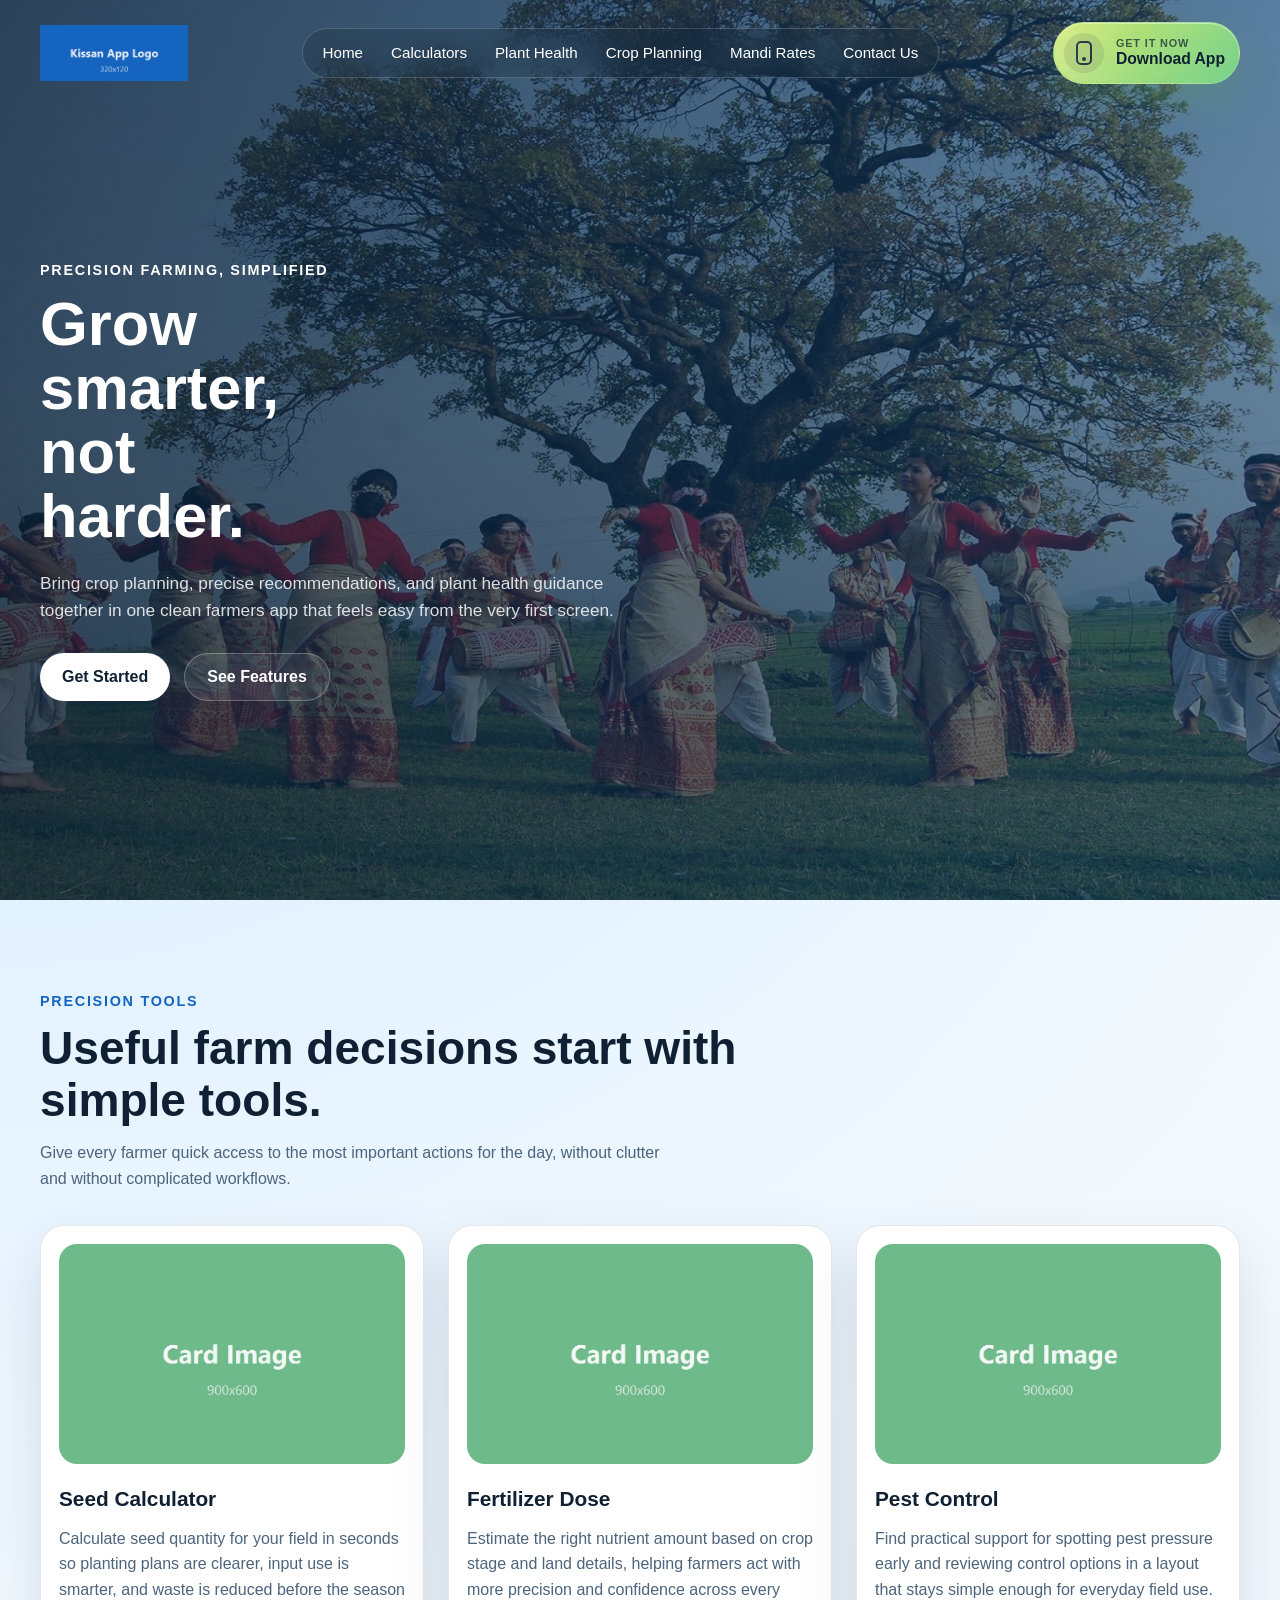
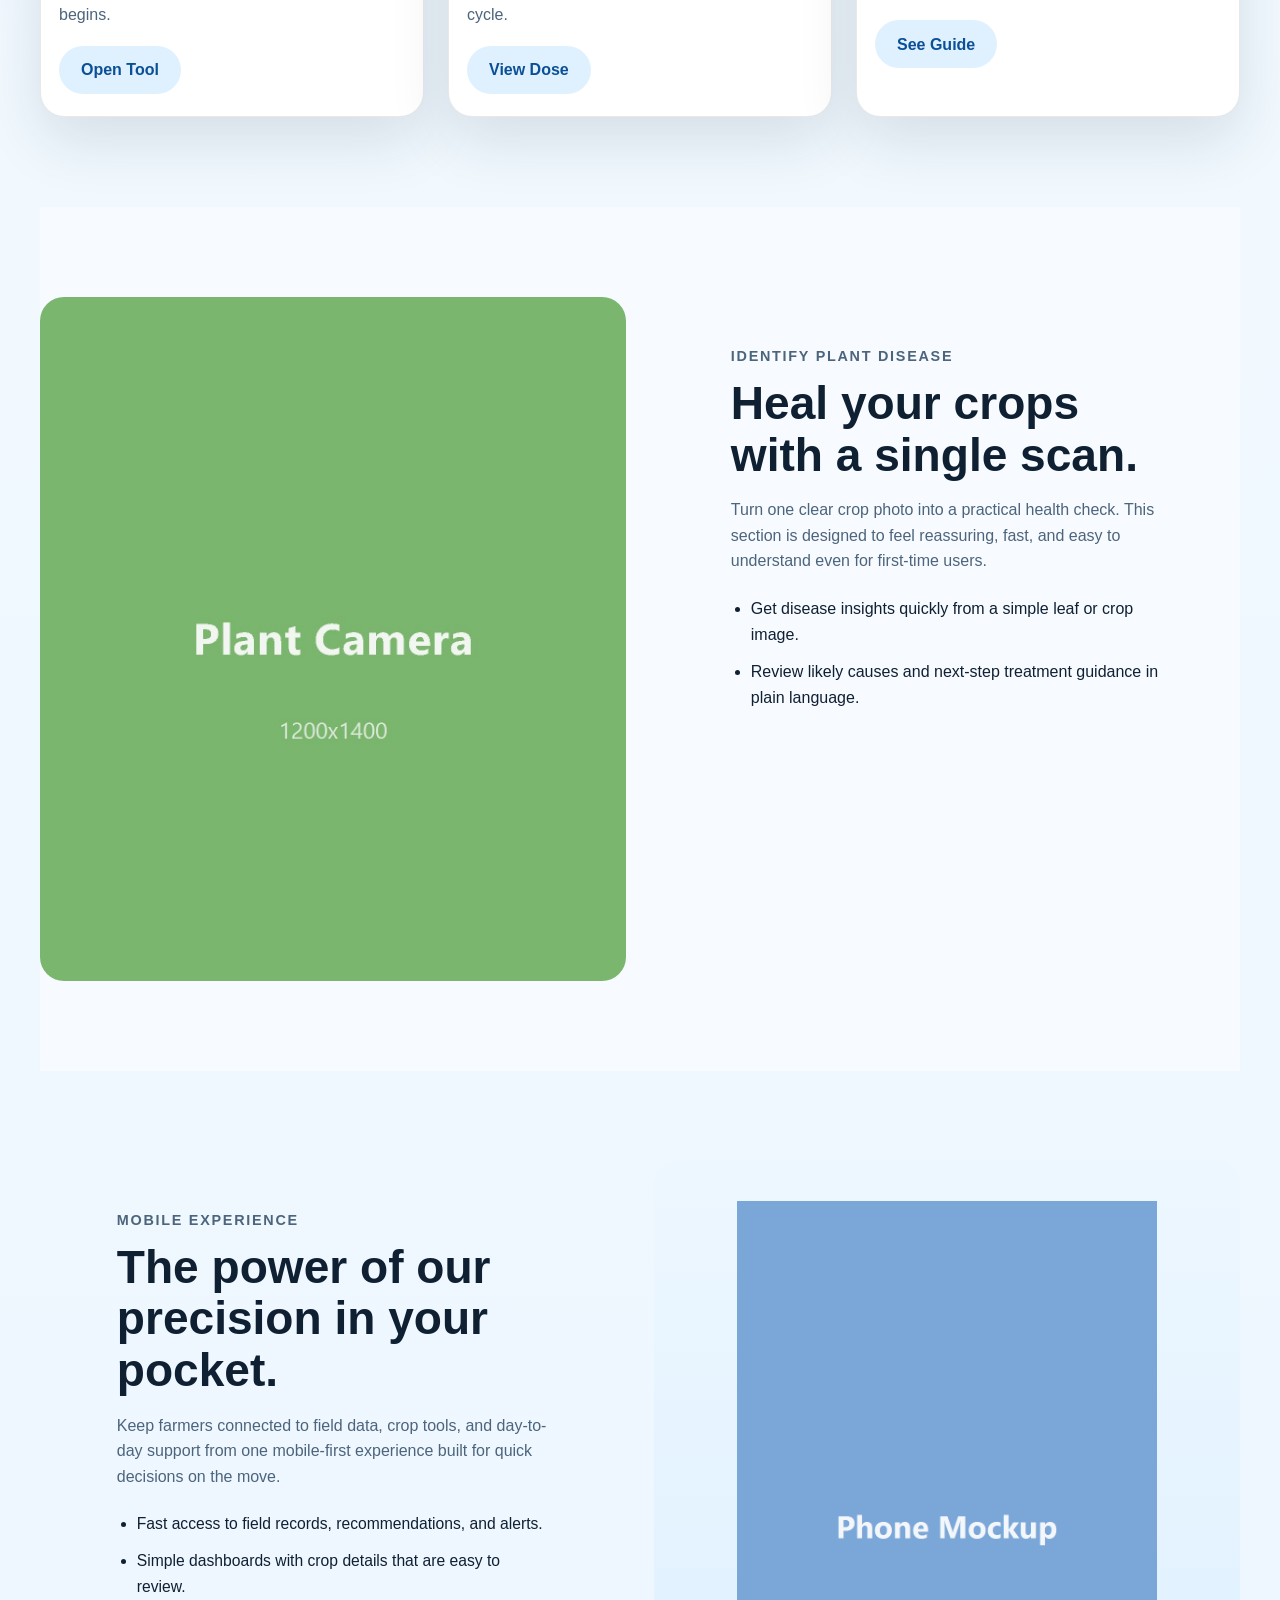
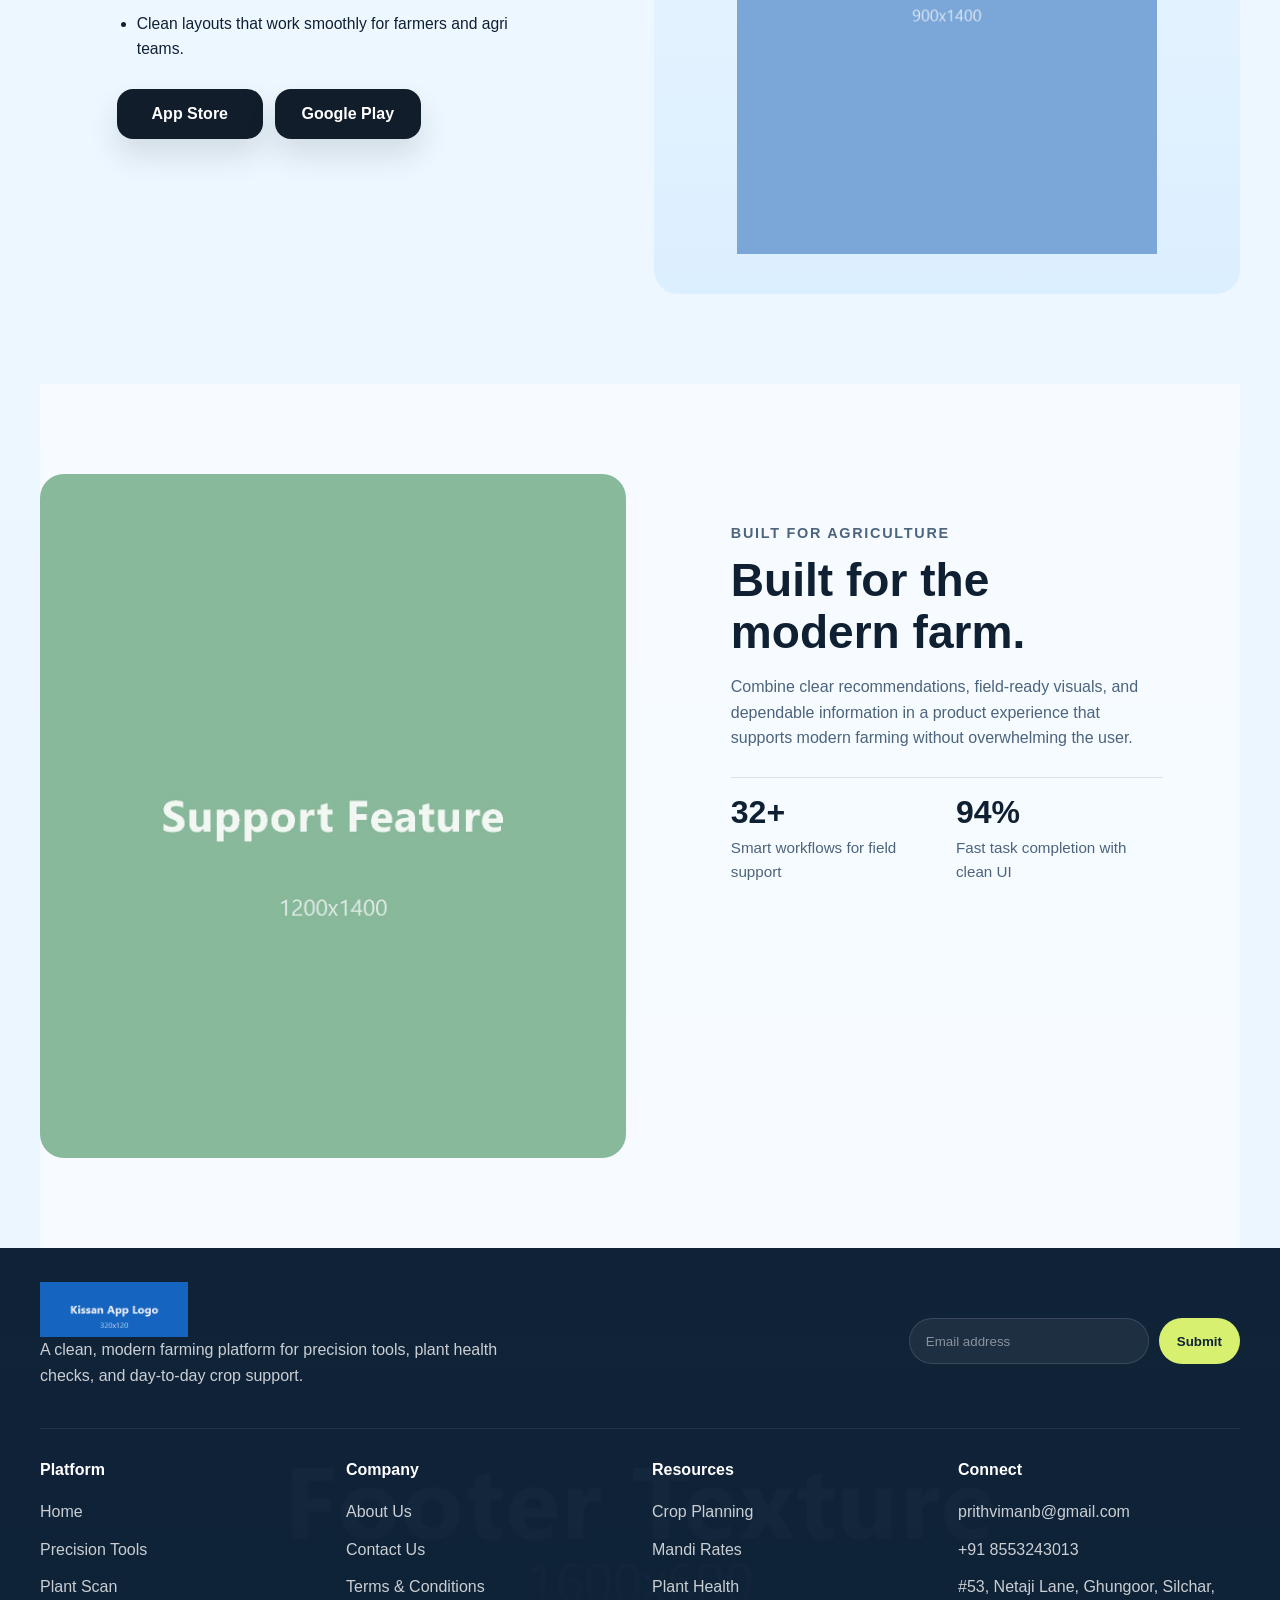
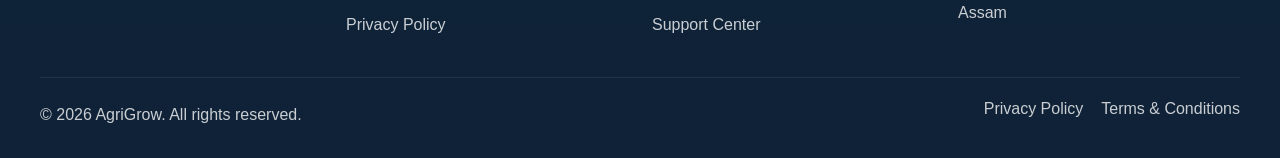
==== website/index.html @ 4c64720a "first  commit  for agrigrow farmers app  website" ====
<!DOCTYPE html>
<html lang="en">
<head>
  <meta charset="UTF-8">
  <meta name="viewport" content="width=device-width, initial-scale=1.0">
  <title>AgriGrow | Smart Farming Made Simple</title>
  <meta
    name="description"
    content="AgriGrow helps farmers with crop planning, mandi rates, plant health, and practical farming tools in one place."
  >
  <link rel="stylesheet" href="assets/css/style.css">
</head>
<body>
  <header class="site-header">
    <div class="container nav-wrap">
      <a class="brand" href="#home" aria-label="AgriGrow home">
        <img src="assets/img/logo.png" alt="AgriGrow logo">
      </a>
      <div class="nav-center">
        <button class="menu-toggle" type="button" aria-expanded="false" aria-controls="site-menu">
          <span></span>
          <span></span>
          <span></span>
          <span class="sr-only">Open menu</span>
        </button>

        <nav class="site-nav" id="site-menu" aria-label="Primary navigation">
          <a href="#home">Home</a>
          <a href="calculators.html">Calculators</a>
          <a href="plant-health.html">Plant Health</a>
          <a href="crop-planning.html">Crop Planning</a>
          <a href="mandi-rates.html">Mandi Rates</a>
          <a href="#contact">Contact Us</a>
        </nav>
      </div>

      <a class="download-app-cta" href="#contact" aria-label="Download App">
        <span class="download-icon" aria-hidden="true">
          <span class="download-phone"></span>
        </span>
        <span class="download-copy">
          <small>Get it now</small>
          <strong>Download App</strong>
        </span>
      </a>
    </div>
  </header>

  <main>
    <section class="hero" id="home">
      <div class="hero-backdrop"></div>
      <div class="container hero-content">
        <div class="hero-copy">
          <p class="eyebrow">Precision Farming, Simplified</p>
          <h1>Grow smarter, not harder.</h1>
          <p class="hero-text">
            Bring crop planning, precise recommendations, and plant health guidance together in one clean farmers app that feels easy from the very first screen.
          </p>
          <div class="hero-actions">
            <a class="button button-primary" href="#services">Get Started</a>
            <a class="button button-secondary" href="#crop-planning">See Features</a>
          </div>
        </div>
        <div class="hero-spacer" aria-hidden="true"></div>
      </div>
    </section>

    <section class="cards-section" id="services">
      <div class="container">
        <div class="section-heading">
          <p class="eyebrow">Precision Tools</p>
          <h2>Useful farm decisions start with simple tools.</h2>
          <p>
            Give every farmer quick access to the most important actions for the day, without clutter and without complicated workflows.
          </p>
        </div>

        <div class="card-grid">
          <article class="info-card" id="calculators">
            <img src="assets/img/card.jpeg" alt="Farm calculator preview">
            <h3>Seed Calculator</h3>
            <p>
              Calculate seed quantity for your field in seconds so planting plans are clearer, input use is smarter, and waste is reduced before the season begins.
            </p>
            <a class="button button-tertiary" href="#contact">Open Tool</a>
          </article>

          <article class="info-card" id="plant-health">
            <img src="assets/img/card.jpeg" alt="Plant health feature preview">
            <h3>Fertilizer Dose</h3>
            <p>
              Estimate the right nutrient amount based on crop stage and land details, helping farmers act with more precision and confidence across every cycle.
            </p>
            <a class="button button-tertiary" href="#crop-planning">View Dose</a>
          </article>

          <article class="info-card" id="mandi-rates">
            <img src="assets/img/card.jpeg" alt="Mandi rates feature preview">
            <h3>Pest Control</h3>
            <p>
              Find practical support for spotting pest pressure early and reviewing control options in a layout that stays simple enough for everyday field use.
            </p>
            <a class="button button-tertiary" href="#plant-illness">See Guide</a>
          </article>
        </div>
      </div>
    </section>

    <section class="split-section feature-light" id="plant-illness">
      <div class="split-media">
        <img src="assets/img/plantcamera.jpg" alt="Farmer scanning a plant with a phone camera">
      </div>
      <div class="split-copy">
        <p class="eyebrow">Identify Plant Disease</p>
        <h2>Heal your crops with a single scan.</h2>
        <p>
          Turn one clear crop photo into a practical health check. This section is designed to feel reassuring, fast, and easy to understand even for first-time users.
        </p>
        <ul class="feature-points">
          <li>Get disease insights quickly from a simple leaf or crop image.</li>
          <li>Review likely causes and next-step treatment guidance in plain language.</li>
        </ul>
      </div>
    </section>

    <section class="split-section reverse" id="crop-planning">
      <div class="split-copy">
        <p class="eyebrow">Mobile Experience</p>
        <h2>The power of our precision in your pocket.</h2>
        <p>
          Keep farmers connected to field data, crop tools, and day-to-day support from one mobile-first experience built for quick decisions on the move.
        </p>
        <ul class="feature-points compact-points">
          <li>Fast access to field records, recommendations, and alerts.</li>
          <li>Simple dashboards with crop details that are easy to review.</li>
          <li>Clean layouts that work smoothly for farmers and agri teams.</li>
        </ul>
        <div class="store-links">
          <a class="store-badge" href="#contact">App Store</a>
          <a class="store-badge" href="#contact">Google Play</a>
        </div>
      </div>
      <div class="split-media device-media">
        <img src="assets/img/app-phone.png" alt="Smartphone mockup showing AgriGrow">
      </div>
    </section>

    <section class="split-section feature-soft" id="about">
      <div class="split-media">
        <img src="assets/img/feature-support.jpg" alt="Farm support and crop planning illustration">
      </div>
      <div class="split-copy">
        <p class="eyebrow">Built For Agriculture</p>
        <h2>Built for the modern farm.</h2>
        <p>
          Combine clear recommendations, field-ready visuals, and dependable information in a product experience that supports modern farming without overwhelming the user.
        </p>
        <div class="stats-grid">
          <div class="stat-item">
            <strong>32+</strong>
            <span>Smart workflows for field support</span>
          </div>
          <div class="stat-item">
            <strong>94%</strong>
            <span>Fast task completion with clean UI</span>
          </div>
        </div>
      </div>
    </section>
  </main>

  <footer class="site-footer" id="contact">
    <div class="container footer-top">
      <div class="footer-brand-block">
        <img class="footer-logo" src="assets/img/logo.png" alt="AgriGrow logo">
        <p>
          A clean, modern farming platform for precision tools, plant health checks, and day-to-day crop support.
        </p>
      </div>
      <form class="footer-form">
        <label class="sr-only" for="footer-email">Email address</label>
        <input id="footer-email" type="email" placeholder="Email address">
        <button type="submit">Submit</button>
      </form>
    </div>

    <div class="container footer-grid">
      <div>
        <h3>Platform</h3>
        <a href="#home">Home</a>
        <a href="calculators.html">Precision Tools</a>
        <a href="#plant-illness">Plant Scan</a>
      </div>
      <div>
        <h3>Company</h3>
        <a href="#about">About Us</a>
        <a href="#contact">Contact Us</a>
        <a href="terms-conditions.html">Terms &amp; Conditions</a>
        <a href="privacy-policy.html">Privacy Policy</a>
      </div>
      <div>
        <h3>Resources</h3>
        <a href="crop-planning.html">Crop Planning</a>
        <a href="mandi-rates.html">Mandi Rates</a>
        <a href="plant-health.html">Plant Health</a>
        <a href="#contact">Support Center</a>
      </div>
      <div id="terms">
        <h3>Connect</h3>
        <p>prithvimanb@gmail.com</p>
        <p>+91 8553243013</p>
        <p>#53, Netaji Lane, Ghungoor, Silchar, Assam</p>
      </div>
    </div>

    <div class="container footer-bottom">
      <p>&copy; 2026 AgriGrow. All rights reserved.</p>
      <div class="footer-bottom-links">
        <a href="privacy-policy.html">Privacy Policy</a>
        <a href="terms-conditions.html">Terms &amp; Conditions</a>
      </div>
    </div>
  </footer>

  <script src="assets/js/main.js"></script>
</body>
</html>
---- website/assets/css/style.css ----
:root {
  --bg: #eaf5ff;
  --surface: rgba(255, 255, 255, 0.82);
  --surface-strong: #ffffff;
  --text: #102033;
  --muted: #4c647c;
  --line: rgba(16, 32, 51, 0.1);
  --primary: #1565c0;
  --primary-dark: #0b4f96;
  --accent: #dff1ff;
  --footer: #0f2237;
  --shadow: 0 24px 60px rgba(16, 32, 51, 0.12);
  --radius-xl: 32px;
  --radius-lg: 24px;
  --radius-md: 18px;
  --container: 1200px;
}

*,
*::before,
*::after {
  box-sizing: border-box;
}

html {
  scroll-behavior: smooth;
}

body {
  margin: 0;
  font-family: Poppins, "Segoe UI", sans-serif;
  color: var(--text);
  background:
    radial-gradient(circle at top left, rgba(140, 199, 255, 0.35), transparent 32%),
    linear-gradient(180deg, #f5fbff 0%, var(--bg) 100%);
  line-height: 1.6;
}

body.page-light {
  background:
    radial-gradient(circle at top right, rgba(185, 225, 255, 0.45), transparent 28%),
    linear-gradient(180deg, #f8fcff 0%, #edf6ff 100%);
}

img {
  display: block;
  max-width: 100%;
}

a {
  color: inherit;
  text-decoration: none;
}

iframe {
  border: 0;
}

.container {
  width: min(calc(100% - 40px), var(--container));
  margin: 0 auto;
}

.sr-only {
  position: absolute;
  width: 1px;
  height: 1px;
  padding: 0;
  margin: -1px;
  overflow: hidden;
  clip: rect(0, 0, 0, 0);
  white-space: nowrap;
  border: 0;
}

.site-header {
  position: absolute;
  inset: 0 0 auto 0;
  z-index: 20;
}

.site-header-solid {
  position: sticky;
  background: rgba(248, 252, 255, 0.84);
  backdrop-filter: blur(16px);
  border-bottom: 1px solid rgba(16, 32, 51, 0.06);
}

.nav-wrap {
  position: relative;
  display: grid;
  grid-template-columns: auto 1fr auto;
  align-items: center;
  gap: 24px;
  padding: 22px 0;
}

.brand img,
.footer-logo {
  width: 148px;
  height: auto;
}

.nav-center {
  display: flex;
  justify-content: center;
}

.site-nav {
  display: flex;
  align-items: center;
  gap: 28px;
  padding: 12px 20px;
  border: 1px solid rgba(255, 255, 255, 0.18);
  border-radius: 999px;
  background: rgba(8, 22, 37, 0.18);
  backdrop-filter: blur(16px);
}

.site-nav a {
  color: #fff;
  font-size: 0.95rem;
  font-weight: 500;
}

.site-nav-light {
  border-color: rgba(16, 32, 51, 0.08);
  background: rgba(255, 255, 255, 0.82);
}

.site-nav-light a {
  color: var(--muted);
}

.site-nav-light a[aria-current="page"] {
  color: var(--text);
  font-weight: 700;
}

.download-app-cta {
  position: relative;
  display: inline-flex;
  align-items: center;
  gap: 12px;
  padding: 10px 14px 10px 10px;
  border: 1px solid rgba(255, 255, 255, 0.18);
  border-radius: 999px;
  background:
    linear-gradient(135deg, rgba(215, 240, 111, 0.96), rgba(119, 212, 139, 0.96));
  box-shadow:
    0 18px 36px rgba(94, 164, 88, 0.28),
    inset 0 1px 0 rgba(255, 255, 255, 0.45);
  color: #102033;
  overflow: hidden;
}

.download-app-cta::after {
  content: "";
  position: absolute;
  inset: 1px;
  border-radius: inherit;
  background: linear-gradient(90deg, rgba(255, 255, 255, 0.18), transparent 45%);
  pointer-events: none;
}

.download-icon {
  position: relative;
  display: inline-flex;
  align-items: center;
  justify-content: center;
  width: 40px;
  height: 40px;
  border-radius: 50%;
  background: rgba(16, 32, 51, 0.12);
}

.download-phone {
  position: relative;
  width: 16px;
  height: 24px;
  border: 2px solid #102033;
  border-radius: 5px;
}

.download-phone::before {
  content: "";
  position: absolute;
  left: 50%;
  bottom: 2px;
  width: 4px;
  height: 4px;
  border-radius: 50%;
  background: #102033;
  transform: translateX(-50%);
}

.download-copy {
  position: relative;
  z-index: 1;
  display: flex;
  flex-direction: column;
  line-height: 1.1;
}

.download-copy small {
  font-size: 0.68rem;
  font-weight: 700;
  letter-spacing: 0.08em;
  text-transform: uppercase;
  opacity: 0.7;
}

.download-copy strong {
  font-size: 0.98rem;
  font-weight: 800;
}

.menu-toggle {
  display: none;
  width: 52px;
  height: 52px;
  padding: 0;
  border: 0;
  border-radius: 50%;
  background: rgba(8, 22, 37, 0.22);
  backdrop-filter: blur(16px);
  cursor: pointer;
}

.menu-toggle span {
  display: block;
  width: 20px;
  height: 2px;
  margin: 4px auto;
  background: #fff;
}

.menu-toggle-dark {
  background: rgba(16, 32, 51, 0.08);
}

.menu-toggle-dark span {
  background: var(--text);
}

.hero {
  position: relative;
  min-height: 100vh;
  display: flex;
  align-items: center;
  overflow: hidden;
  background:
    linear-gradient(120deg, rgba(7, 30, 55, 0.8), rgba(9, 82, 146, 0.48)),
    url("../img/hero-bg.jpg") center/cover no-repeat;
}

.hero-backdrop {
  position: absolute;
  inset: 0;
  background: linear-gradient(180deg, rgba(255, 255, 255, 0.02), rgba(8, 18, 28, 0.2));
}

.hero-content {
  position: relative;
  z-index: 1;
  display: grid;
  grid-template-columns: minmax(0, 620px) 1fr;
  align-items: center;
  gap: 48px;
  min-height: 100vh;
  padding: 150px 0 90px;
}

.eyebrow {
  margin: 0 0 10px;
  color: var(--primary);
  font-size: 0.9rem;
  font-weight: 700;
  letter-spacing: 0.12em;
  text-transform: uppercase;
}

.hero .eyebrow,
.hero h1,
.hero-text {
  color: #fff;
}

.hero h1 {
  margin: 0;
  font-size: clamp(2.6rem, 4.8vw, 5rem);
  line-height: 1.04;
  max-width: 8ch;
}

.hero-text {
  max-width: 620px;
  margin: 22px 0 0;
  font-size: 1.08rem;
  color: rgba(255, 255, 255, 0.84);
}

.hero-actions {
  display: flex;
  flex-wrap: wrap;
  gap: 14px;
  margin-top: 28px;
}

.button {
  display: inline-flex;
  align-items: center;
  justify-content: center;
  min-height: 48px;
  padding: 0 22px;
  border-radius: 999px;
  font-weight: 600;
  transition: transform 0.2s ease, background-color 0.2s ease;
}

.button:hover {
  transform: translateY(-1px);
}

.button-primary {
  background: #fff;
  color: var(--text);
}

.button-secondary {
  border: 1px solid rgba(255, 255, 255, 0.28);
  background: rgba(255, 255, 255, 0.08);
  color: #fff;
}

.button-tertiary {
  background: var(--accent);
  color: var(--primary-dark);
}

.hero-spacer {
  min-height: 1px;
}

.cards-section,
.split-section {
  padding: 90px 0;
}

.section-heading {
  max-width: 720px;
  margin-bottom: 34px;
}

.section-heading p:last-child {
  margin: 14px 0 0;
  color: var(--muted);
  max-width: 620px;
}

.section-heading h2,
.split-copy h2 {
  margin: 0;
  font-size: clamp(2rem, 3.6vw, 3.2rem);
  line-height: 1.12;
}

.card-grid {
  display: grid;
  grid-template-columns: repeat(3, minmax(0, 1fr));
  gap: 24px;
}

.info-card {
  padding: 18px 18px 22px;
  border: 1px solid var(--line);
  border-radius: var(--radius-lg);
  background: var(--surface-strong);
  box-shadow: var(--shadow);
}

.info-card img {
  width: 100%;
  height: 220px;
  object-fit: cover;
  border-radius: 18px;
}

.info-card h3 {
  margin: 18px 0 10px;
  font-size: 1.3rem;
}

.info-card p {
  margin: 0 0 18px;
  color: var(--muted);
}

.compact-points li {
  font-size: 0.98rem;
}

.split-section {
  width: min(calc(100% - 40px), var(--container));
  margin: 0 auto;
  display: grid;
  grid-template-columns: repeat(2, minmax(0, 1fr));
  align-items: center;
  gap: 28px;
}

.split-media,
.split-copy {
  min-height: 100%;
}

.split-media {
  overflow: hidden;
  border-radius: var(--radius-lg);
}

.split-media img {
  width: 100%;
  height: 100%;
  min-height: 520px;
  object-fit: cover;
}

.split-copy {
  padding: 48px min(6vw, 80px);
}

.split-copy p {
  color: var(--muted);
}

.feature-light {
  background: #f7fbff;
}

.feature-soft {
  background: rgba(255, 255, 255, 0.56);
}

.reverse .split-copy {
  order: 1;
}

.reverse .split-media {
  order: 2;
}

.device-media {
  display: flex;
  align-items: center;
  justify-content: center;
  padding: 40px;
  background: linear-gradient(180deg, #edf7ff 0%, #dcefff 100%);
}

.device-media img {
  width: min(100%, 420px);
  min-height: auto;
  object-fit: contain;
}

.feature-points {
  margin: 22px 0 0;
  padding-left: 20px;
  color: var(--text);
}

.feature-points li + li {
  margin-top: 12px;
}

.text-links {
  display: flex;
  flex-wrap: wrap;
  gap: 14px;
  margin-top: 24px;
}

.text-links a {
  padding: 10px 16px;
  border-radius: 999px;
  border: 1px solid var(--line);
  background: rgba(255, 255, 255, 0.75);
  color: var(--primary-dark);
  font-weight: 600;
}

.store-links {
  display: flex;
  flex-wrap: wrap;
  gap: 12px;
  margin-top: 28px;
}

.store-badge {
  display: inline-flex;
  align-items: center;
  justify-content: center;
  min-width: 146px;
  min-height: 50px;
  padding: 0 18px;
  border-radius: 16px;
  background: #111d2b;
  color: #fff;
  font-weight: 600;
  box-shadow: 0 16px 30px rgba(17, 29, 43, 0.12);
}

.stats-grid {
  display: grid;
  grid-template-columns: repeat(2, minmax(0, 1fr));
  gap: 18px;
  margin-top: 26px;
  padding-top: 18px;
  border-top: 1px solid var(--line);
}

.stat-item strong {
  display: block;
  font-size: 2rem;
  line-height: 1;
}

.stat-item span {
  display: block;
  margin-top: 8px;
  color: var(--muted);
  font-size: 0.95rem;
}

.site-footer {
  padding: 34px 0 24px;
  color: rgba(255, 255, 255, 0.84);
  background:
    linear-gradient(180deg, rgba(15, 34, 55, 0.96), rgba(15, 34, 55, 1)),
    url("../img/footer-texture.jpg") center/cover no-repeat;
}

.footer-top {
  display: flex;
  align-items: center;
  justify-content: space-between;
  gap: 24px;
  padding-bottom: 28px;
  border-bottom: 1px solid rgba(255, 255, 255, 0.08);
}

.footer-brand-block {
  max-width: 460px;
}

.footer-form {
  display: flex;
  align-items: center;
  gap: 10px;
}

.footer-form input {
  min-width: 240px;
  min-height: 46px;
  padding: 0 16px;
  border: 1px solid rgba(255, 255, 255, 0.12);
  border-radius: 999px;
  background: rgba(255, 255, 255, 0.06);
  color: #fff;
}

.footer-form input::placeholder {
  color: rgba(255, 255, 255, 0.48);
}

.footer-form button {
  min-height: 46px;
  padding: 0 18px;
  border: 0;
  border-radius: 999px;
  background: #d7f06f;
  color: #0f2237;
  font-weight: 700;
  cursor: pointer;
}

.footer-grid {
  display: grid;
  grid-template-columns: repeat(4, minmax(0, 1fr));
  gap: 24px;
  padding: 28px 0;
}

.site-footer h3 {
  margin: 0 0 16px;
  color: #fff;
  font-size: 1rem;
}

.site-footer a,
.site-footer p {
  display: block;
  margin: 0 0 12px;
  color: rgba(255, 255, 255, 0.78);
}

.footer-bottom {
  display: flex;
  align-items: center;
  justify-content: space-between;
  gap: 18px;
  padding-top: 18px;
  border-top: 1px solid rgba(255, 255, 255, 0.08);
}

.footer-bottom p {
  margin: 0;
}

.footer-bottom-links {
  display: flex;
  gap: 18px;
}

.legal-page {
  padding: 140px 0 80px;
}

.legal-shell {
  display: grid;
  gap: 28px;
}

.legal-hero {
  padding: 40px;
  border: 1px solid rgba(16, 32, 51, 0.08);
  border-radius: var(--radius-xl);
  background: linear-gradient(135deg, rgba(255, 255, 255, 0.94), rgba(223, 241, 255, 0.82));
  box-shadow: var(--shadow);
}

.legal-hero h1 {
  margin: 8px 0 12px;
  font-size: clamp(2.2rem, 4vw, 3.4rem);
  line-height: 1.08;
}

.legal-meta {
  display: flex;
  flex-wrap: wrap;
  gap: 12px;
  margin-top: 20px;
}

.legal-meta span {
  display: inline-flex;
  align-items: center;
  min-height: 38px;
  padding: 0 14px;
  border-radius: 999px;
  background: rgba(16, 32, 51, 0.06);
  color: var(--muted);
  font-size: 0.95rem;
  font-weight: 600;
}

.legal-layout {
  display: grid;
  grid-template-columns: minmax(0, 0.78fr) minmax(260px, 0.22fr);
  gap: 28px;
  align-items: start;
}

.legal-card,
.legal-aside {
  border: 1px solid rgba(16, 32, 51, 0.08);
  border-radius: var(--radius-lg);
  background: rgba(255, 255, 255, 0.92);
  box-shadow: var(--shadow);
}

.legal-card {
  padding: 34px;
}

.legal-card section + section {
  margin-top: 28px;
  padding-top: 28px;
  border-top: 1px solid rgba(16, 32, 51, 0.08);
}

.legal-card h2 {
  margin: 0 0 12px;
  font-size: 1.25rem;
}

.legal-card p {
  margin: 0 0 14px;
  color: var(--muted);
}

.legal-card ul {
  margin: 0;
  padding-left: 20px;
  color: var(--muted);
}

.legal-card li + li {
  margin-top: 10px;
}

.legal-aside {
  position: sticky;
  top: 110px;
  padding: 24px;
}

.legal-aside h3 {
  margin: 0 0 12px;
}

.legal-aside p {
  margin: 0 0 12px;
  color: var(--muted);
}

.legal-aside a {
  color: var(--primary-dark);
  font-weight: 600;
}

.market-page {
  padding: 34px 0 80px;
}

.market-shell {
  display: grid;
  grid-template-columns: minmax(0, 1.2fr) minmax(320px, 0.8fr);
  gap: 28px;
  align-items: start;
}

.market-heading-row {
  display: flex;
  align-items: flex-start;
  justify-content: space-between;
  gap: 24px;
  margin-bottom: 22px;
}

.market-heading-row h1 {
  margin: 0;
  font-size: clamp(2.1rem, 4vw, 3.2rem);
  line-height: 1.05;
}

.market-heading-row p {
  margin: 10px 0 0;
  color: var(--muted);
  max-width: 580px;
}

.discussion-button {
  display: inline-flex;
  align-items: center;
  justify-content: center;
  min-height: 48px;
  padding: 0 18px;
  border-radius: 999px;
  background: #fff;
  border: 1px solid var(--line);
  box-shadow: 0 14px 28px rgba(16, 32, 51, 0.08);
  font-weight: 700;
  white-space: nowrap;
}

.promo-card {
  display: grid;
  grid-template-columns: minmax(0, 1fr) 180px;
  gap: 24px;
  padding: 30px;
  border-radius: 28px;
  background: linear-gradient(135deg, #0d5536 0%, #0a3f2b 100%);
  box-shadow: 0 26px 55px rgba(10, 63, 43, 0.18);
  color: #fff;
}

.promo-card h2 {
  margin: 0;
  font-size: clamp(1.8rem, 3vw, 2.4rem);
  line-height: 1.1;
}

.promo-card p {
  margin: 12px 0 0;
  color: rgba(255, 255, 255, 0.78);
  max-width: 540px;
}

.promo-card .store-badge {
  background: #fff;
  color: var(--text);
}

.promo-qr {
  display: flex;
  align-items: center;
  justify-content: center;
  min-height: 180px;
  border-radius: 50%;
  background: radial-gradient(circle, rgba(255, 255, 255, 0.1), rgba(255, 255, 255, 0.04));
}

.promo-qr span {
  width: 70px;
  height: 70px;
  background:
    linear-gradient(90deg, #d7f06f 20%, transparent 20%, transparent 40%, #d7f06f 40%, #d7f06f 60%, transparent 60%, transparent 80%, #d7f06f 80%),
    linear-gradient(#d7f06f 20%, transparent 20%, transparent 40%, #d7f06f 40%, #d7f06f 60%, transparent 60%, transparent 80%, #d7f06f 80%);
  border-radius: 8px;
}

.community-feed {
  display: grid;
  gap: 22px;
  margin-top: 22px;
}

.discussion-card,
.side-panel {
  padding: 22px;
  border: 1px solid rgba(16, 32, 51, 0.06);
  border-radius: 24px;
  background: rgba(255, 255, 255, 0.9);
  box-shadow: 0 18px 44px rgba(16, 32, 51, 0.08);
}

.discussion-header {
  display: flex;
  align-items: center;
  gap: 14px;
}

.discussion-header h3,
.rate-card h3,
.side-panel h3 {
  margin: 0;
  font-size: 1.05rem;
}

.discussion-header p,
.rate-card p,
.side-panel p {
  margin: 4px 0 0;
  color: var(--muted);
  font-size: 0.92rem;
}

.avatar-circle {
  display: inline-flex;
  align-items: center;
  justify-content: center;
  width: 46px;
  height: 46px;
  border-radius: 50%;
  background: linear-gradient(135deg, #f0c58a, #c67749);
  color: #fff;
  font-size: 0.9rem;
  font-weight: 800;
}

.avatar-alt {
  background: linear-gradient(135deg, #79b497, #2d7a5c);
}

.discussion-text {
  margin: 16px 0 0;
  color: var(--muted);
}

.discussion-image {
  width: 100%;
  height: 280px;
  margin-top: 18px;
  border-radius: 20px;
  object-fit: cover;
}

.discussion-meta {
  display: flex;
  gap: 18px;
  margin-top: 16px;
  color: var(--muted);
  font-size: 0.92rem;
  font-weight: 600;
}

.market-sidebar {
  display: grid;
  gap: 22px;
}

.market-board {
  padding: 26px;
  border-radius: 28px;
  background: linear-gradient(180deg, #083824 0%, #052b1c 100%);
  box-shadow: 0 26px 60px rgba(5, 43, 28, 0.2);
  color: #fff;
}

.market-board .eyebrow,
.market-board p,
.market-board h2 {
  color: #fff;
}

.market-board-head {
  display: flex;
  justify-content: space-between;
  gap: 16px;
  align-items: flex-start;
}

.market-board-head h2 {
  margin: 4px 0;
  font-size: 2rem;
}

.market-trend {
  font-size: 1.7rem;
  color: #d7f06f;
  font-weight: 800;
}

.rate-list {
  display: grid;
  gap: 14px;
  margin-top: 20px;
}

.rate-card {
  display: flex;
  align-items: center;
  justify-content: space-between;
  gap: 16px;
  padding: 18px;
  border-radius: 20px;
  background: rgba(255, 255, 255, 0.06);
}

.rate-card p {
  color: rgba(255, 255, 255, 0.65);
}

.rate-value {
  text-align: right;
}

.rate-value strong {
  display: block;
  font-size: 1.2rem;
}

.rate-value span {
  font-size: 0.9rem;
  font-weight: 600;
}

.rate-up {
  color: #8fe388;
}

.rate-down {
  color: #ff988f;
}

.market-button {
  display: inline-flex;
  align-items: center;
  justify-content: center;
  width: 100%;
  min-height: 52px;
  margin-top: 18px;
  border-radius: 18px;
  border: 1px solid rgba(255, 255, 255, 0.14);
  color: #fff;
  font-weight: 700;
}

.app-link-list {
  display: grid;
  gap: 12px;
  margin-top: 18px;
}

.app-link-list a {
  display: flex;
  align-items: center;
  min-height: 54px;
  padding: 0 16px;
  border-radius: 16px;
  background: #fff;
  color: var(--text);
  font-weight: 700;
}

.topic-list {
  margin: 18px 0 0;
  padding: 0;
  list-style: none;
  counter-reset: topics;
}

.topic-list li {
  counter-increment: topics;
  display: grid;
  grid-template-columns: 28px 1fr;
  gap: 12px;
  padding: 10px 0;
  border-bottom: 1px solid rgba(16, 32, 51, 0.06);
}

.topic-list li:last-child {
  border-bottom: 0;
}

.topic-list li::before {
  content: counter(topics, decimal-leading-zero);
  color: rgba(16, 32, 51, 0.3);
  font-weight: 800;
}

.topic-list span {
  display: block;
  margin-top: 4px;
  color: var(--muted);
  font-size: 0.9rem;
}

.planner-page {
  padding: 34px 0 80px;
}

.planner-shell {
  display: grid;
  gap: 28px;
}

.planner-heading {
  max-width: 760px;
}

.planner-heading h1 {
  margin: 0;
  font-size: clamp(2.5rem, 4vw, 4rem);
  line-height: 1.04;
}

.planner-heading p {
  margin: 12px 0 0;
  color: var(--muted);
  max-width: 700px;
}

.planner-steps {
  display: grid;
  grid-template-columns: repeat(3, minmax(0, 1fr));
  gap: 20px;
  max-width: 760px;
}

.planner-step {
  position: relative;
  padding-top: 18px;
  border-top: 2px solid rgba(16, 32, 51, 0.1);
}

.planner-step span {
  position: absolute;
  top: -16px;
  left: 0;
  display: inline-flex;
  align-items: center;
  justify-content: center;
  width: 28px;
  height: 28px;
  border-radius: 50%;
  background: #fff;
  border: 1px solid rgba(16, 32, 51, 0.12);
  color: var(--muted);
  font-weight: 700;
}

.planner-step small {
  color: var(--muted);
  font-weight: 700;
  letter-spacing: 0.08em;
  text-transform: uppercase;
}

.planner-step.is-active {
  border-color: #0b4f96;
}

.planner-step.is-active span {
  background: #0b4f96;
  color: #fff;
}

.planner-grid {
  display: grid;
  grid-template-columns: minmax(0, 1.2fr) minmax(320px, 0.8fr);
  gap: 28px;
  align-items: start;
}

.planner-form-card,
.planner-insights,
.metric-card {
  border: 1px solid rgba(16, 32, 51, 0.06);
  border-radius: 28px;
  background: rgba(255, 255, 255, 0.92);
  box-shadow: 0 18px 44px rgba(16, 32, 51, 0.08);
}

.planner-form-card {
  padding: 26px;
}

.form-card-head h2,
.preview-head h2 {
  margin: 0;
  font-size: 1.35rem;
}

.variety-grid {
  display: grid;
  grid-template-columns: repeat(2, minmax(0, 1fr));
  gap: 18px;
  margin-top: 18px;
}

.variety-card {
  overflow: hidden;
  border: 1px solid rgba(16, 32, 51, 0.08);
  border-radius: 22px;
  background: #fff;
}

.variety-card img {
  width: 100%;
  height: 160px;
  object-fit: cover;
}

.variety-card div {
  padding: 14px;
}

.variety-card h3 {
  margin: 0;
  font-size: 1rem;
}

.variety-card p {
  margin: 6px 0 0;
  color: var(--muted);
  font-size: 0.9rem;
}

.variety-card.is-selected {
  border-color: #0b4f96;
  box-shadow: 0 0 0 2px rgba(11, 79, 150, 0.08);
}

.variety-muted img {
  filter: grayscale(1);
  opacity: 0.55;
}

.planner-form {
  display: grid;
  gap: 16px;
  margin-top: 22px;
}

.planner-form label span {
  display: block;
  margin-bottom: 8px;
  color: var(--muted);
  font-size: 0.88rem;
  font-weight: 700;
  letter-spacing: 0.06em;
  text-transform: uppercase;
}

.planner-form select,
.planner-form input {
  width: 100%;
  min-height: 52px;
  padding: 0 16px;
  border: 1px solid rgba(16, 32, 51, 0.08);
  border-radius: 16px;
  background: #f8fbff;
  color: var(--text);
  font: inherit;
}

.planner-actions {
  display: flex;
  align-items: center;
  justify-content: space-between;
  gap: 16px;
  margin-top: 6px;
}

.planner-link {
  color: var(--muted);
  font-weight: 600;
}

.button-planner {
  background: #083824;
  color: #fff;
}

.planner-side {
  display: grid;
  gap: 20px;
}

.planning-preview {
  padding: 24px;
  border-radius: 28px;
  background: linear-gradient(180deg, #0a4b31 0%, #083824 100%);
  color: #fff;
  box-shadow: 0 26px 60px rgba(5, 43, 28, 0.18);
}

.planning-preview .eyebrow,
.planning-preview h2,
.planning-preview p {
  color: #fff;
}

.timeline-list {
  display: grid;
  gap: 14px;
  margin-top: 18px;
}

.timeline-card {
  display: grid;
  grid-template-columns: 74px 1fr;
  gap: 14px;
  padding: 16px;
  border-radius: 18px;
  background: rgba(255, 255, 255, 0.06);
}

.timeline-card strong {
  font-size: 1.1rem;
}

.timeline-card h3 {
  margin: 0;
  font-size: 1rem;
}

.timeline-card p {
  margin: 4px 0 0;
  color: rgba(255, 255, 255, 0.72);
  font-size: 0.9rem;
}

.planner-insights {
  padding: 22px;
}

.insight-row {
  display: flex;
  align-items: center;
  justify-content: space-between;
  gap: 16px;
}

.insight-row small,
.insight-split small,
.selected-plot-copy small {
  display: block;
  color: var(--muted);
  font-size: 0.82rem;
  font-weight: 700;
  letter-spacing: 0.06em;
  text-transform: uppercase;
}

.insight-row strong,
.insight-split strong {
  display: block;
  margin-top: 6px;
  font-size: 1.8rem;
  line-height: 1;
}

.insight-trend {
  color: #79be5f;
  font-size: 1.5rem;
  font-weight: 800;
}

.insight-split {
  display: grid;
  grid-template-columns: repeat(2, minmax(0, 1fr));
  gap: 16px;
  margin-top: 20px;
}

.insight-split article {
  padding: 18px;
  border-radius: 18px;
  background: #f8fbff;
}

.insight-split p {
  margin: 8px 0 0;
  color: var(--muted);
  font-size: 0.9rem;
}

.selected-plot {
  overflow: hidden;
  margin-top: 20px;
  border-radius: 22px;
  background: #fff;
}

.selected-plot img {
  width: 100%;
  height: 180px;
  object-fit: cover;
}

.selected-plot-copy {
  padding: 14px 16px 16px;
}

.selected-plot-copy strong {
  display: block;
  margin-top: 6px;
}

.planner-metrics {
  display: grid;
  grid-template-columns: repeat(2, minmax(0, 1fr));
  gap: 20px;
}

.metric-card {
  display: flex;
  align-items: flex-start;
  gap: 16px;
  padding: 22px;
}

.metric-icon {
  display: inline-flex;
  align-items: center;
  justify-content: center;
  width: 42px;
  height: 42px;
  border-radius: 14px;
  background: linear-gradient(135deg, #d7f06f, #8fdc8c);
  color: #102033;
  font-size: 0.85rem;
  font-weight: 800;
  letter-spacing: 0.06em;
}

.metric-card h3 {
  margin: 0;
  font-size: 1rem;
}

.metric-card strong {
  display: block;
  margin-top: 10px;
  font-size: 1.9rem;
  line-height: 1.05;
}

.metric-card p {
  margin: 8px 0 0;
  color: var(--muted);
}

.planner-promo {
  display: grid;
  grid-template-columns: minmax(0, 1fr) 260px;
  gap: 24px;
  align-items: center;
  padding: 34px;
  border-radius: 30px;
  background: linear-gradient(135deg, #2a4f08 0%, #173400 100%);
  color: #fff;
  box-shadow: 0 28px 60px rgba(27, 52, 0, 0.2);
}

.planner-promo h2 {
  margin: 0;
  font-size: clamp(2rem, 3.5vw, 3rem);
  line-height: 1.08;
}

.planner-promo p {
  margin: 14px 0 0;
  max-width: 560px;
  color: rgba(255, 255, 255, 0.78);
}

.planner-promo .store-badge {
  background: #fff;
  color: var(--text);
}

.planner-promo-graphic {
  position: relative;
  display: flex;
  align-items: center;
  justify-content: center;
  min-height: 240px;
}

.planner-promo-circle {
  display: flex;
  align-items: center;
  justify-content: center;
  width: 200px;
  height: 200px;
  border-radius: 50%;
  background: rgba(215, 240, 111, 0.14);
}

.planner-promo-phone {
  width: 52px;
  height: 84px;
  border: 4px solid #cbe86e;
  border-radius: 18px;
  position: relative;
}

.planner-promo-phone::before {
  content: "";
  position: absolute;
  left: 50%;
  bottom: 8px;
  width: 8px;
  height: 8px;
  border-radius: 50%;
  background: #cbe86e;
  transform: translateX(-50%);
}

.planner-promo-badge {
  position: absolute;
  top: 22px;
  right: 18px;
  display: inline-flex;
  align-items: center;
  justify-content: center;
  width: 42px;
  height: 42px;
  border-radius: 14px;
  background: linear-gradient(135deg, #38d78f, #1fbf70);
  color: #fff;
  font-size: 1.3rem;
  font-weight: 800;
  transform: rotate(12deg);
}

.button-secondary-dark {
  border-color: rgba(16, 32, 51, 0.12);
  background: rgba(16, 32, 51, 0.06);
  color: var(--text);
}

.calculators-page {
  padding: 34px 0 80px;
}

.calculators-hero {
  display: grid;
  grid-template-columns: minmax(0, 1.1fr) minmax(280px, 0.9fr);
  gap: 28px;
  align-items: stretch;
}

.calculators-hero-copy {
  padding: 18px 0;
}

.calculators-hero-copy h1 {
  margin: 0;
  font-size: clamp(2.6rem, 4.5vw, 4.6rem);
  line-height: 1.05;
  max-width: 10ch;
}

.calculators-hero-copy p:not(.eyebrow) {
  max-width: 700px;
  margin: 16px 0 0;
  color: var(--muted);
  font-size: 1.02rem;
}

.calculators-hero-panel {
  display: grid;
  gap: 16px;
  padding: 24px;
  border-radius: 30px;
  background: linear-gradient(180deg, #0a4b31 0%, #083824 100%);
  box-shadow: 0 26px 60px rgba(5, 43, 28, 0.18);
}

.mini-stat {
  padding: 18px;
  border-radius: 20px;
  background: rgba(255, 255, 255, 0.06);
  color: #fff;
}

.mini-stat small {
  display: block;
  color: rgba(255, 255, 255, 0.68);
  font-size: 0.8rem;
  font-weight: 700;
  letter-spacing: 0.06em;
  text-transform: uppercase;
}

.mini-stat strong {
  display: block;
  margin-top: 8px;
  font-size: 1.35rem;
  line-height: 1.15;
}

.mini-stat.highlight {
  background: linear-gradient(135deg, rgba(215, 240, 111, 0.2), rgba(143, 220, 140, 0.14));
}

.calculator-grid-section {
  padding: 84px 0;
}

.calculator-grid {
  display: grid;
  grid-template-columns: repeat(3, minmax(0, 1fr));
  gap: 24px;
}

.calculator-card {
  display: flex;
  flex-direction: column;
  padding: 24px;
  border: 1px solid rgba(16, 32, 51, 0.06);
  border-radius: 28px;
  background: rgba(255, 255, 255, 0.94);
  box-shadow: 0 18px 44px rgba(16, 32, 51, 0.08);
}

.calculator-icon {
  display: inline-flex;
  align-items: center;
  justify-content: center;
  width: 54px;
  height: 54px;
  border-radius: 18px;
  background: linear-gradient(135deg, #d7f06f, #8fdc8c);
  color: #102033;
  font-size: 0.95rem;
  font-weight: 800;
  letter-spacing: 0.06em;
}

.calculator-card h3 {
  margin: 18px 0 10px;
  font-size: 1.28rem;
}

.calculator-card p {
  margin: 0;
  color: var(--muted);
}

.calculator-points {
  margin: 18px 0 22px;
  padding-left: 20px;
  color: var(--text);
}

.calculator-points li + li {
  margin-top: 10px;
}

.calculator-card .button {
  margin-top: auto;
}

.calculators-highlight {
  display: grid;
  grid-template-columns: minmax(0, 1.05fr) minmax(260px, 0.95fr);
  gap: 28px;
  align-items: center;
  padding-bottom: 84px;
}

.calculators-highlight-panel {
  display: flex;
  align-items: center;
  justify-content: center;
  min-height: 320px;
  border-radius: 30px;
  background:
    radial-gradient(circle at top right, rgba(215, 240, 111, 0.24), transparent 34%),
    linear-gradient(180deg, #f8fbff 0%, #e9f5ff 100%);
  border: 1px solid rgba(16, 32, 51, 0.06);
  box-shadow: 0 18px 44px rgba(16, 32, 51, 0.08);
}

.tool-stack {
  display: flex;
  flex-wrap: wrap;
  justify-content: center;
  gap: 14px;
  max-width: 340px;
}

.tool-chip {
  display: inline-flex;
  align-items: center;
  justify-content: center;
  min-height: 48px;
  padding: 0 18px;
  border-radius: 999px;
  background: #fff;
  border: 1px solid rgba(16, 32, 51, 0.08);
  color: var(--text);
  font-weight: 700;
  box-shadow: 0 10px 24px rgba(16, 32, 51, 0.06);
}

.health-page {
  padding: 34px 0 80px;
}

.health-hero {
  display: grid;
  grid-template-columns: minmax(0, 1.08fr) minmax(280px, 0.92fr);
  gap: 28px;
  align-items: stretch;
}

.health-hero-copy {
  padding: 18px 0;
}

.health-hero-copy h1 {
  margin: 0;
  font-size: clamp(2.5rem, 4.5vw, 4.7rem);
  line-height: 1.05;
  max-width: 11ch;
}

.health-hero-copy p:not(.eyebrow) {
  max-width: 700px;
  margin: 16px 0 0;
  color: var(--muted);
  font-size: 1.02rem;
}

.health-status-panel {
  display: grid;
  gap: 16px;
  padding: 24px;
  border-radius: 30px;
  background: linear-gradient(180deg, #0a4b31 0%, #083824 100%);
  box-shadow: 0 26px 60px rgba(5, 43, 28, 0.18);
  color: #fff;
}

.health-status-top small,
.report-score small,
.upload-meta small,
.report-panel small,
.recommendation-card small,
.report-mini small {
  display: block;
  color: rgba(255, 255, 255, 0.68);
  font-size: 0.8rem;
  font-weight: 700;
  letter-spacing: 0.06em;
  text-transform: uppercase;
}

.health-status-top strong {
  display: block;
  margin-top: 8px;
  font-size: 1.4rem;
}

.health-status-card {
  display: flex;
  gap: 14px;
  align-items: flex-start;
  padding: 18px;
  border-radius: 20px;
  background: rgba(255, 255, 255, 0.06);
}

.health-status-card h3 {
  margin: 0;
  font-size: 1.05rem;
}

.health-status-card p {
  margin: 6px 0 0;
  color: rgba(255, 255, 255, 0.72);
}

.status-dot {
  width: 12px;
  height: 12px;
  margin-top: 6px;
  border-radius: 50%;
  background: #d7f06f;
  box-shadow: 0 0 0 6px rgba(215, 240, 111, 0.14);
}

.status-soft {
  background: #8fdc8c;
  box-shadow: 0 0 0 6px rgba(143, 220, 140, 0.14);
}

.health-flow {
  padding: 84px 0;
}

.health-flow-grid {
  display: grid;
  grid-template-columns: repeat(4, minmax(0, 1fr));
  gap: 22px;
}

.flow-card,
.health-upload-card,
.health-report-card {
  border: 1px solid rgba(16, 32, 51, 0.06);
  border-radius: 28px;
  background: rgba(255, 255, 255, 0.94);
  box-shadow: 0 18px 44px rgba(16, 32, 51, 0.08);
}

.flow-card {
  padding: 24px;
}

.flow-number {
  display: inline-flex;
  align-items: center;
  justify-content: center;
  width: 50px;
  height: 50px;
  border-radius: 18px;
  background: linear-gradient(135deg, #d7f06f, #8fdc8c);
  color: #102033;
  font-size: 0.9rem;
  font-weight: 800;
}

.flow-card h3 {
  margin: 18px 0 10px;
  font-size: 1.2rem;
}

.flow-card p {
  margin: 0;
  color: var(--muted);
}

.health-report-section {
  display: grid;
  grid-template-columns: minmax(300px, 0.9fr) minmax(0, 1.1fr);
  gap: 28px;
  align-items: start;
}

.health-upload-card {
  padding: 20px;
}

.upload-preview {
  overflow: hidden;
  border-radius: 22px;
}

.upload-preview img {
  width: 100%;
  height: 320px;
  object-fit: cover;
}

.upload-meta {
  margin-top: 18px;
}

.upload-meta small {
  color: var(--muted);
}

.upload-meta strong {
  display: block;
  margin-top: 8px;
  font-size: 1.2rem;
}

.upload-meta p {
  margin: 8px 0 0;
  color: var(--muted);
}

.upload-actions {
  display: flex;
  align-items: center;
  justify-content: space-between;
  gap: 14px;
  margin-top: 20px;
}

.upload-badge {
  display: inline-flex;
  align-items: center;
  min-height: 42px;
  padding: 0 16px;
  border-radius: 999px;
  background: #e9f7ea;
  color: #0a6b3a;
  font-weight: 700;
}

.health-report-card {
  padding: 26px;
}

.report-head {
  display: flex;
  align-items: flex-start;
  justify-content: space-between;
  gap: 18px;
}

.report-head h2,
.recommendation-card h3 {
  margin: 0;
}

.report-score {
  min-width: 120px;
  padding: 16px;
  border-radius: 20px;
  background: linear-gradient(135deg, #0a4b31, #083824);
  text-align: center;
}

.report-score strong {
  display: block;
  margin-top: 8px;
  color: #fff;
  font-size: 2rem;
  line-height: 1;
}

.report-grid {
  display: grid;
  grid-template-columns: repeat(2, minmax(0, 1fr));
  gap: 18px;
  margin-top: 22px;
}

.report-panel {
  padding: 18px;
  border-radius: 20px;
  background: #f8fbff;
}

.report-panel small,
.recommendation-card small,
.report-mini small {
  color: var(--muted);
}

.report-panel strong,
.report-mini strong {
  display: block;
  margin-top: 8px;
  font-size: 1.2rem;
}

.report-panel p {
  margin: 10px 0 0;
  color: var(--muted);
}

.recommendation-card {
  margin-top: 20px;
  padding: 22px;
  border-radius: 24px;
  background: linear-gradient(180deg, #f6fbff 0%, #edf7ff 100%);
}

.recommendation-card h3 {
  margin-top: 8px;
  font-size: 1.35rem;
}

.report-footer-points {
  display: grid;
  grid-template-columns: repeat(3, minmax(0, 1fr));
  gap: 16px;
  margin-top: 20px;
}

.report-mini {
  padding: 16px;
  border-radius: 18px;
  background: #fff;
  border: 1px solid rgba(16, 32, 51, 0.06);
}

.health-features {
  display: grid;
  grid-template-columns: minmax(0, 1.05fr) minmax(260px, 0.95fr);
  gap: 28px;
  align-items: center;
  padding: 84px 0;
}

.health-feature-panel {
  display: flex;
  flex-wrap: wrap;
  justify-content: center;
  gap: 14px;
  min-height: 280px;
  padding: 28px;
  border-radius: 30px;
  background:
    radial-gradient(circle at top right, rgba(215, 240, 111, 0.24), transparent 34%),
    linear-gradient(180deg, #f8fbff 0%, #e9f5ff 100%);
  border: 1px solid rgba(16, 32, 51, 0.06);
  box-shadow: 0 18px 44px rgba(16, 32, 51, 0.08);
}

.insight-chip {
  display: inline-flex;
  align-items: center;
  justify-content: center;
  min-height: 48px;
  padding: 0 18px;
  border-radius: 999px;
  background: #fff;
  border: 1px solid rgba(16, 32, 51, 0.08);
  color: var(--text);
  font-weight: 700;
  box-shadow: 0 10px 24px rgba(16, 32, 51, 0.06);
}

@media (max-width: 980px) {
  .nav-wrap {
    grid-template-columns: auto auto;
    justify-content: space-between;
  }

  .nav-center {
    justify-content: flex-end;
  }

  .menu-toggle {
    display: inline-block;
  }

  .site-nav {
    position: absolute;
    top: calc(100% - 6px);
    right: 20px;
    left: 20px;
    display: none;
    flex-direction: column;
    align-items: flex-start;
    gap: 14px;
    padding: 20px;
    border-radius: 24px;
    background: rgba(10, 28, 46, 0.92);
  }

  .site-nav-light {
    background: rgba(255, 255, 255, 0.96);
  }

  .site-nav.is-open {
    display: flex;
  }

  .download-app-cta {
    grid-column: 1 / -1;
    justify-self: start;
  }

  .hero-content,
  .card-grid,
  .split-section,
  .footer-grid,
  .market-shell,
  .planner-grid,
  .planner-promo,
  .calculators-hero,
  .calculators-highlight,
  .health-hero,
  .health-report-section,
  .health-features {
    grid-template-columns: 1fr;
  }

  .market-heading-row {
    display: grid;
  }

  .promo-card {
    grid-template-columns: 1fr;
  }

  .planner-metrics,
  .variety-grid,
  .insight-split,
  .calculator-grid,
  .health-flow-grid,
  .report-grid,
  .report-footer-points {
    grid-template-columns: 1fr;
  }

  .hero-content {
    gap: 28px;
    padding-top: 140px;
  }

  .hero h1,
  .section-heading h2,
  .split-copy h2 {
    max-width: none;
  }

  .split-media img {
    min-height: 320px;
  }

  .device-media {
    padding: 28px;
  }

  .reverse .split-copy,
  .reverse .split-media {
    order: initial;
  }

  .footer-top,
  .footer-bottom {
    flex-direction: column;
    align-items: flex-start;
  }

  .legal-layout {
    grid-template-columns: 1fr;
  }

  .legal-aside {
    position: static;
  }

  .footer-form {
    width: 100%;
    flex-wrap: wrap;
  }

  .footer-form input {
    min-width: min(100%, 320px);
  }

  .stats-grid {
    grid-template-columns: 1fr 1fr;
  }
}

@media (max-width: 640px) {
  .container {
    width: min(calc(100% - 28px), var(--container));
  }

  .brand img,
  .footer-logo {
    width: 124px;
  }

  .download-app-cta {
    padding-right: 12px;
  }

  .hero {
    min-height: auto;
  }

  .hero-content {
    padding: 124px 0 72px;
  }

  .hero h1 {
    font-size: 2.45rem;
  }

  .hero-text,
  .split-copy p,
  .info-card p,
  .market-heading-row p,
  .planner-heading p,
  .calculators-hero-copy p:not(.eyebrow) {
  .health-hero-copy p:not(.eyebrow) {
    font-size: 0.98rem;
  }

  .cards-section,
  .split-section {
    padding: 70px 0;
  }

  .split-section {
    width: min(calc(100% - 28px), var(--container));
  }

  .split-copy {
    padding: 34px 20px;
  }

  .market-page {
    padding-top: 22px;
  }

  .planner-page {
    padding-top: 22px;
  }

  .calculators-page {
    padding-top: 22px;
  }

  .health-page {
    padding-top: 22px;
  }

  .promo-card,
  .discussion-card,
  .side-panel,
  .market-board,
  .planner-form-card,
  .planner-insights,
  .planning-preview,
  .planner-promo,
  .metric-card,
  .calculators-hero-panel,
  .calculator-card,
  .health-status-panel,
  .flow-card,
  .health-upload-card,
  .health-report-card,
  .health-feature-panel {
    padding: 18px;
  }

  .discussion-image {
    height: 220px;
  }

  .selected-plot img {
    height: 160px;
  }

  .store-links,
  .footer-bottom-links {
    flex-direction: column;
    align-items: flex-start;
  }

  .stats-grid {
    grid-template-columns: 1fr;
  }
}
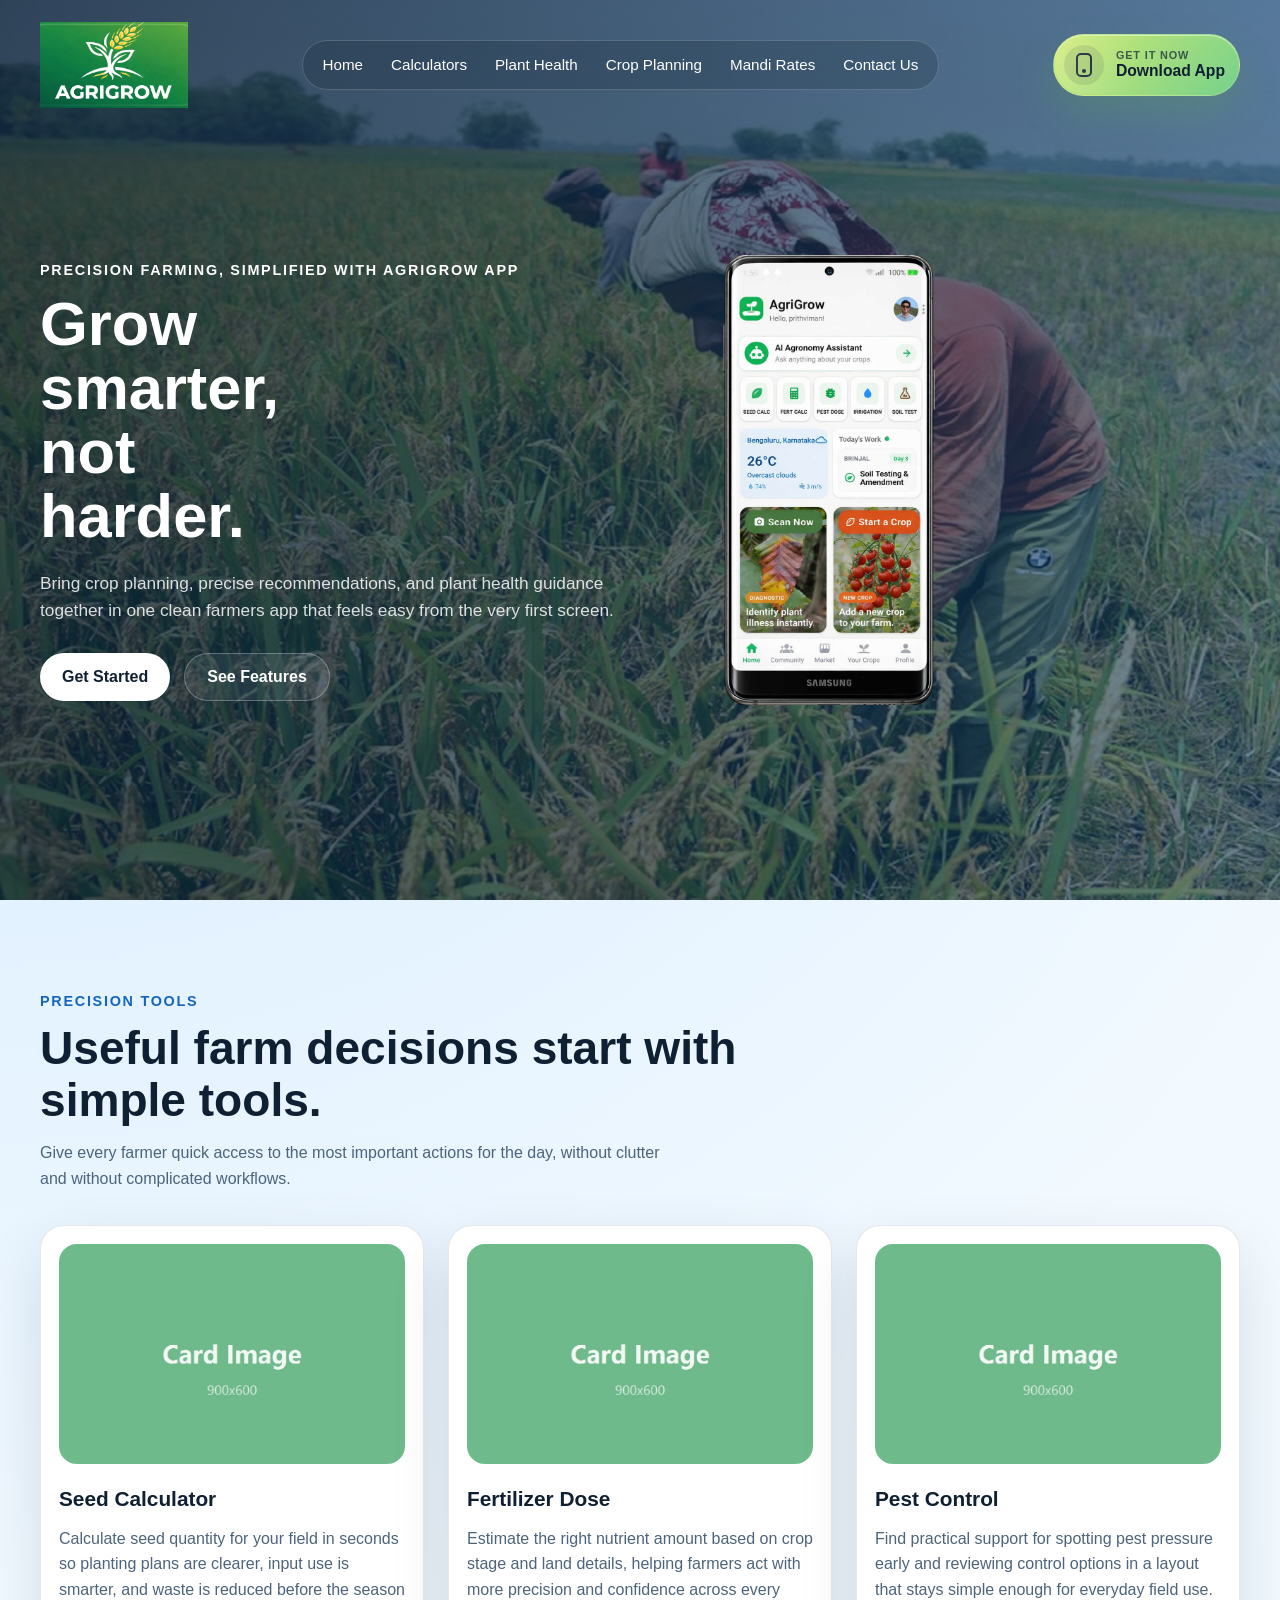
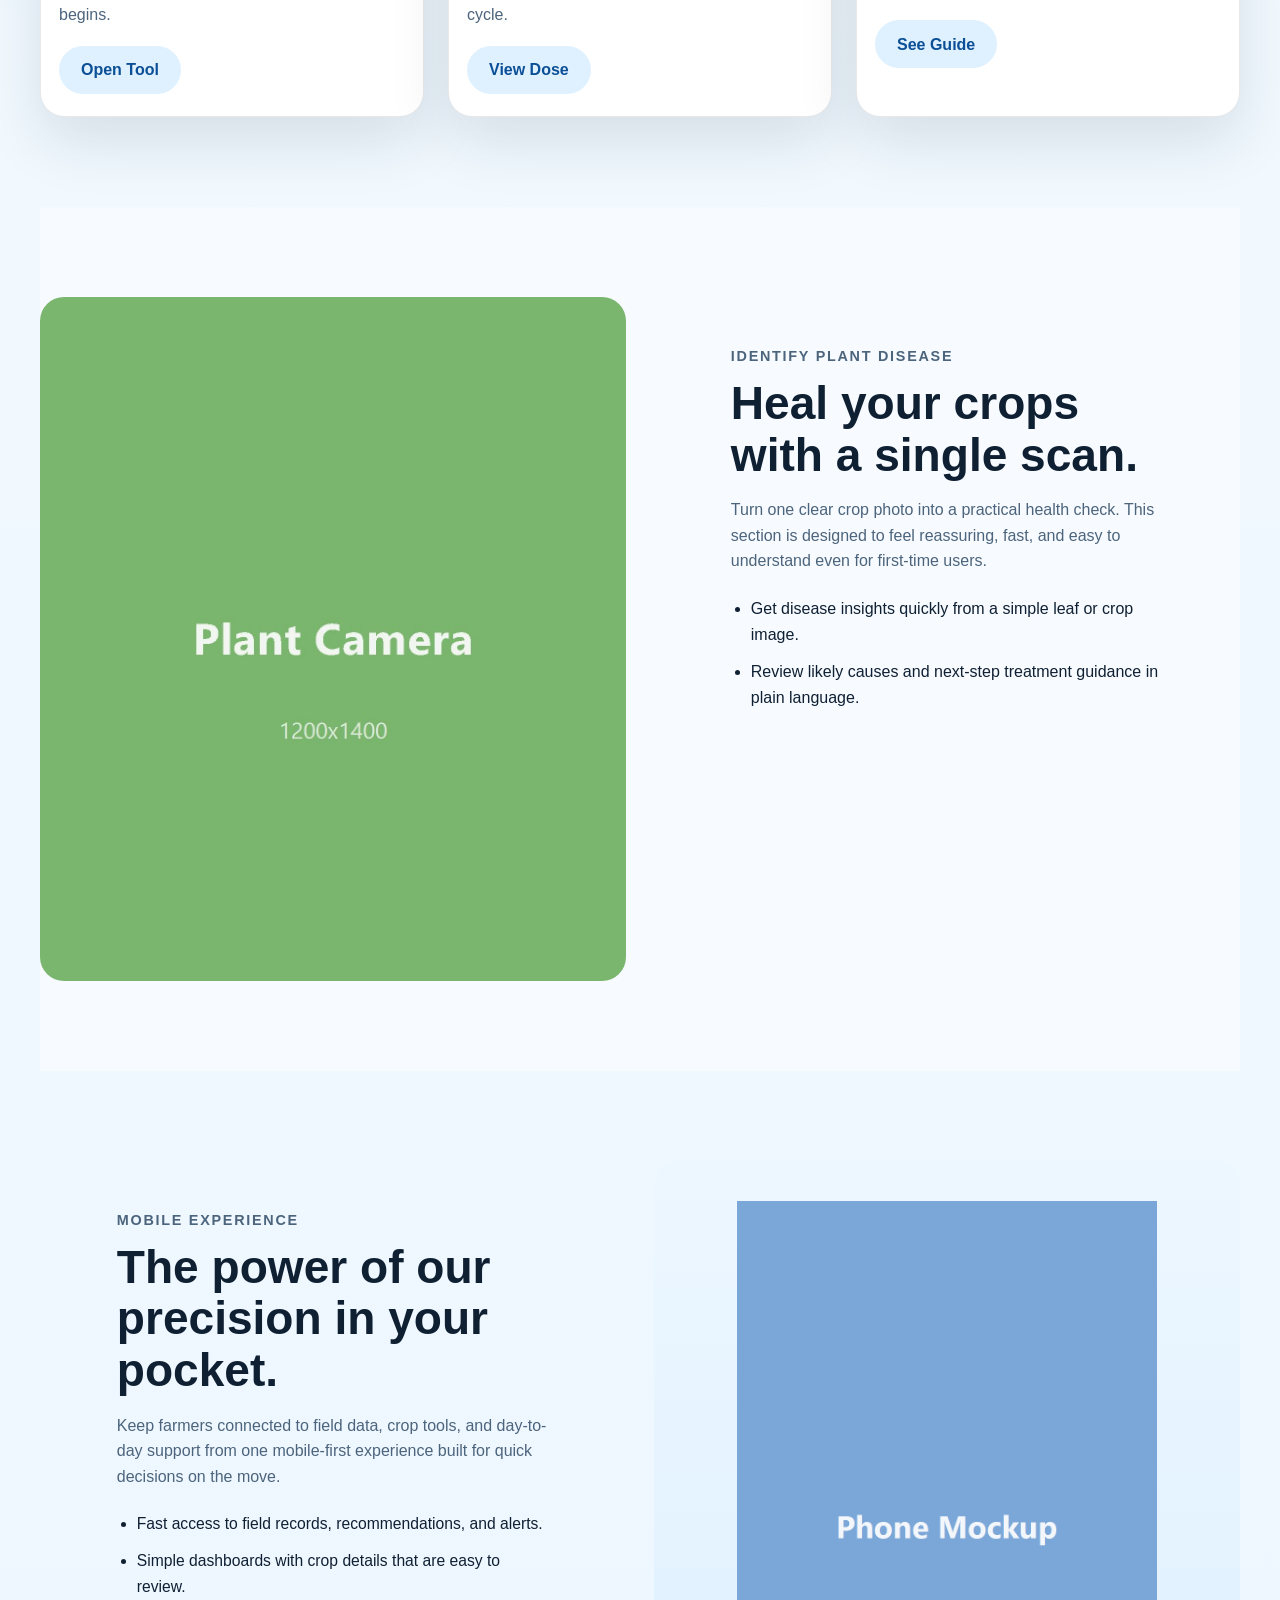
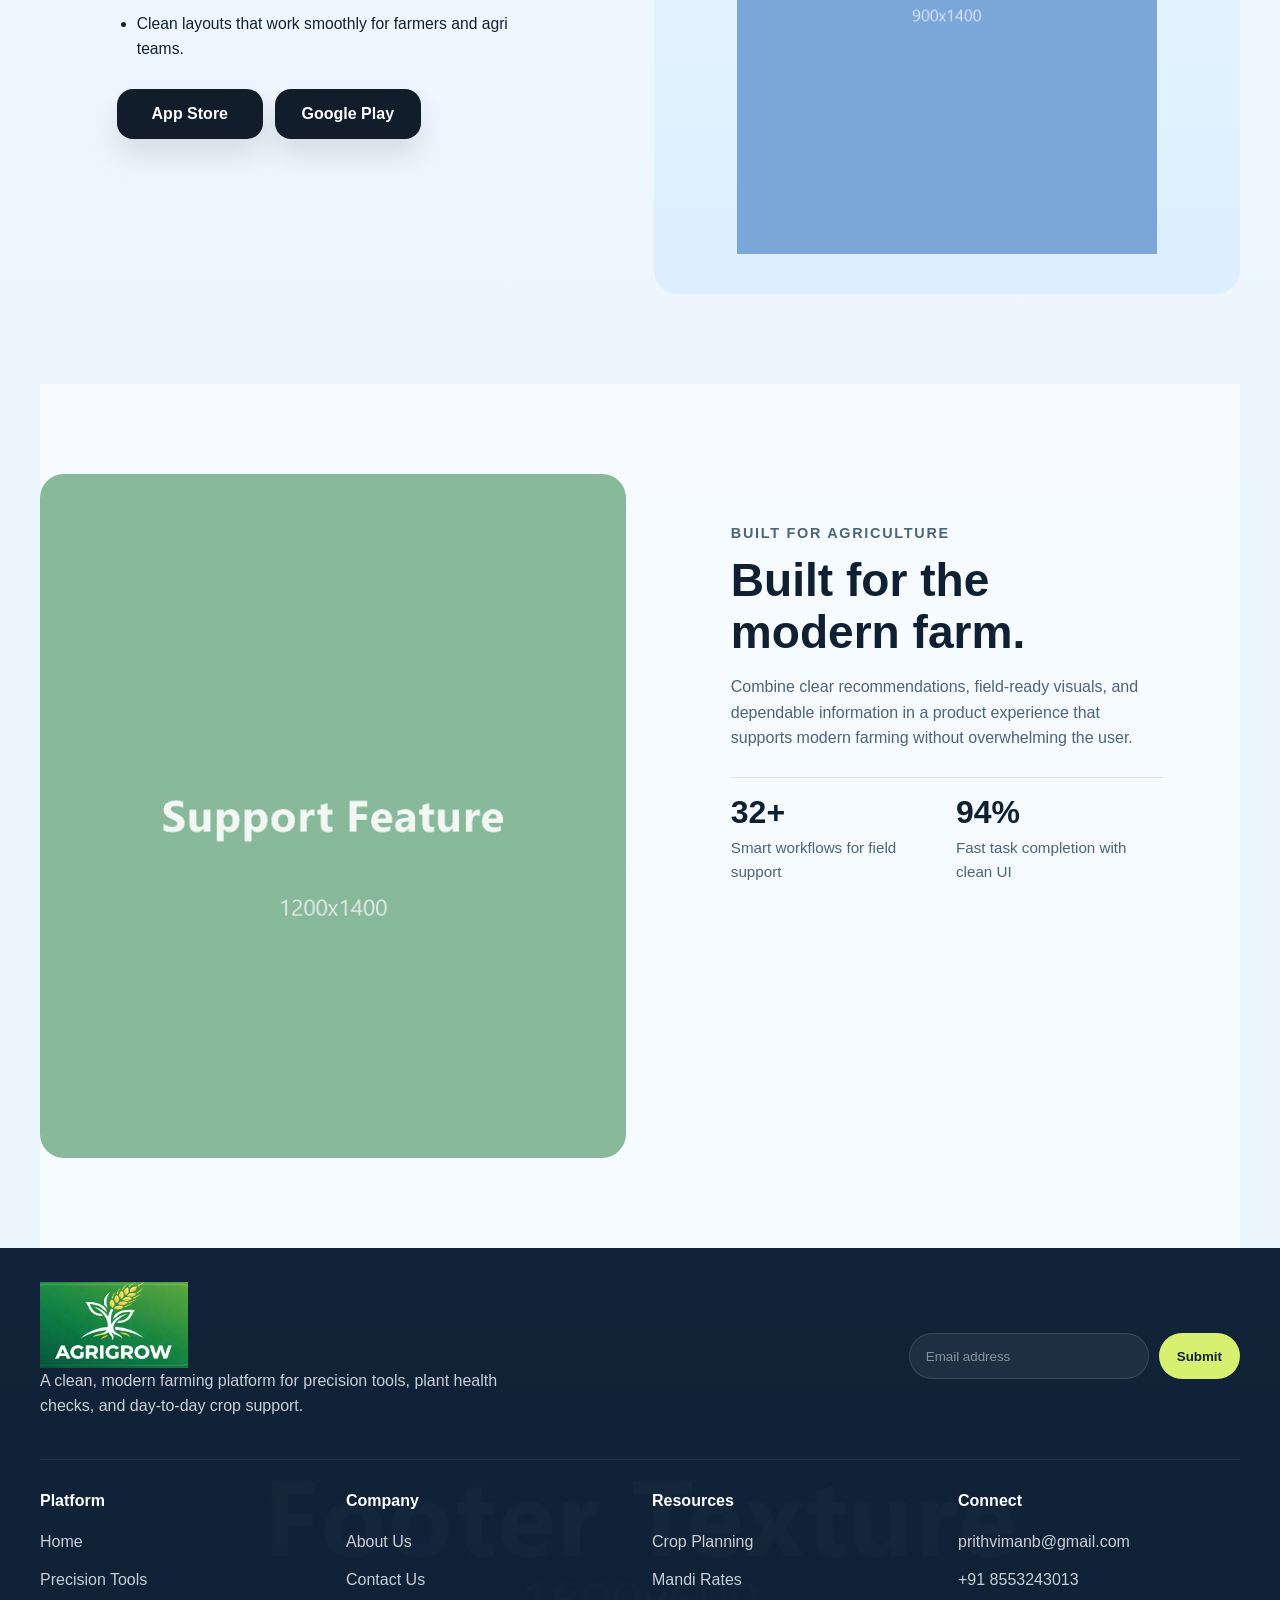
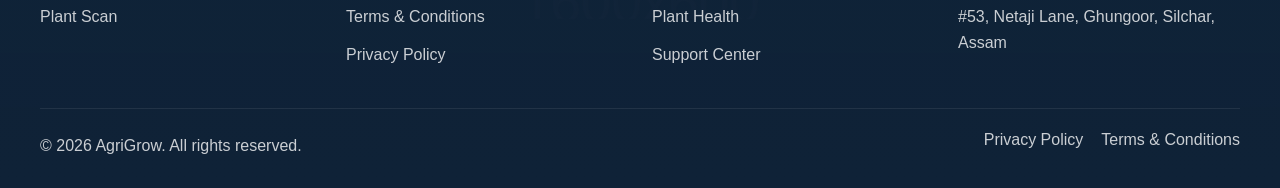
==== commit b3981152: "adding  new files" ====
--- a/website/index.html
+++ b/website/index.html
@@ -51,8 +51,9 @@
       <div class="hero-backdrop"></div>
       <div class="container hero-content">
         <div class="hero-copy">
-          <p class="eyebrow">Precision Farming, Simplified</p>
+          <p class="eyebrow">Precision Farming, Simplified with AgriGrow App</p>
           <h1>Grow smarter, not harder.</h1>
+           
           <p class="hero-text">
             Bring crop planning, precise recommendations, and plant health guidance together in one clean farmers app that feels easy from the very first screen.
           </p>
@@ -61,7 +62,9 @@
             <a class="button button-secondary" href="#crop-planning">See Features</a>
           </div>
         </div>
-        <div class="hero-spacer" aria-hidden="true"></div>
+          <div class="hero-spacer">
+          <img src="assets/img/agrigrowapp.png" alt="AgriGrow app on smartphone" style="width: 230px; height: auto;">
+        </div>
       </div>
     </section>
 
